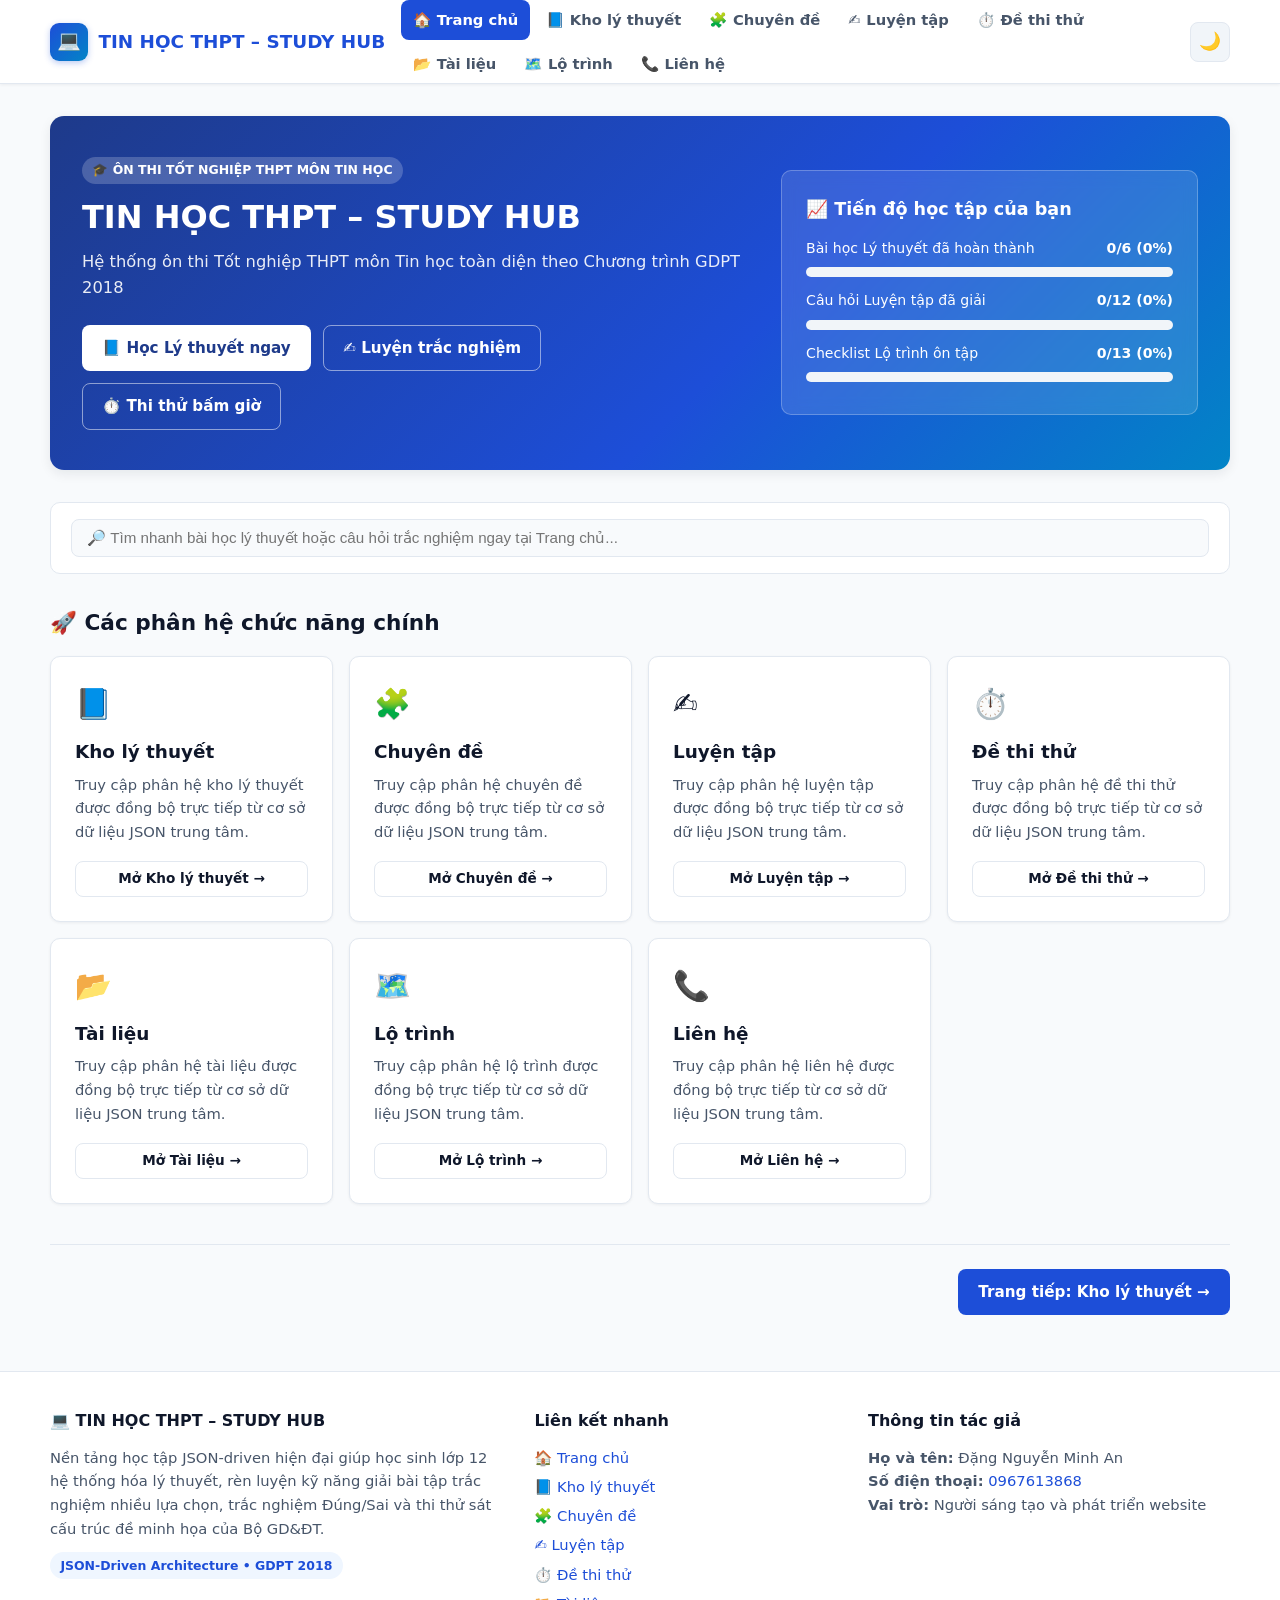
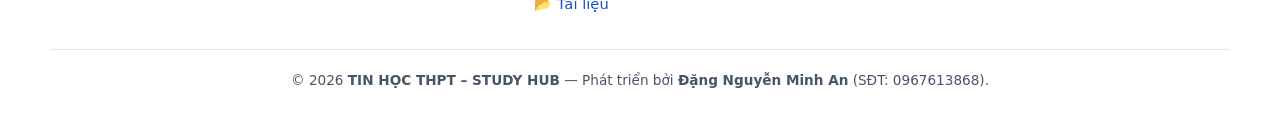
==== index.html @ 81f34b5b "Initial commit for TINHOCONTHI" ====
<!DOCTYPE html>
<html lang="vi">
<head>
  <meta charset="UTF-8" />
  <meta name="viewport" content="width=device-width, initial-scale=1.0" />
  <title>Trang chủ | TIN HỌC THPT – STUDY HUB</title>
  <link rel="stylesheet" href="assets/css/style.css" />
</head>
<body data-page="home">
  <header class="site-header" id="site-header"></header>

  <main class="main-content">
    <div class="container">
      <div class="page-top-bar" id="page-top-bar"></div>
      <div id="page-content"></div>
      <div class="page-bottom-nav" id="page-bottom-nav"></div>
    </div>
  </main>

  <footer class="site-footer" id="site-footer"></footer>

  <script src="assets/js/data-loader.js"></script>
  <script src="assets/js/router.js"></script>
  <script src="assets/js/quiz.js"></script>
  <script src="assets/js/main.js"></script>
</body>
</html>
---- assets/css/style.css ----
/* ==========================================================================
   TIN HỌC THPT - STUDY HUB | STYLESHEET CHÍNH
   Thiết kế: Hiện đại, tối giản, xanh dương - trắng - xám nhạt, hỗ trợ Dark Mode
   ========================================================================== */

:root {
  --primary: #1d4ed8;
  --primary-hover: #1e40af;
  --primary-light: #eff6ff;
  --primary-border: #bfdbfe;
  --secondary: #0284c7;
  --bg-body: #f8fafc;
  --bg-card: #ffffff;
  --bg-muted: #f1f5f9;
  --text-main: #0f172a;
  --text-secondary: #475569;
  --text-muted: #64748b;
  --border-color: #e2e8f0;
  --success: #16a34a;
  --success-bg: #f0fdf4;
  --danger: #dc2626;
  --danger-bg: #fef2f2;
  --warning: #d97706;
  --warning-bg: #fffbeb;
  --shadow-sm: 0 1px 3px rgba(15, 23, 42, 0.06);
  --shadow-md: 0 4px 12px rgba(15, 23, 42, 0.08);
  --radius-md: 10px;
  --radius-lg: 14px;
  --transition: all 0.2s ease-in-out;
}

[data-theme="dark"] {
  --primary: #3b82f6;
  --primary-hover: #60a5fa;
  --primary-light: #1e293b;
  --primary-border: #334155;
  --secondary: #38bdf8;
  --bg-body: #0f172a;
  --bg-card: #1e293b;
  --bg-muted: #0b1120;
  --text-main: #f8fafc;
  --text-secondary: #cbd5e1;
  --text-muted: #94a3b8;
  --border-color: #334155;
  --success: #22c55e;
  --success-bg: rgba(34, 197, 94, 0.15);
  --danger: #ef4444;
  --danger-bg: rgba(239, 68, 68, 0.15);
  --warning: #f59e0b;
  --warning-bg: rgba(245, 158, 11, 0.15);
  --shadow-sm: 0 1px 3px rgba(0, 0, 0, 0.3);
  --shadow-md: 0 4px 16px rgba(0, 0, 0, 0.4);
}

* {
  box-sizing: border-box;
  margin: 0;
  padding: 0;
}

body {
  font-family: 'Segoe UI', system-ui, -apple-system, BlinkMacSystemFont, Roboto, sans-serif;
  background-color: var(--bg-body);
  color: var(--text-main);
  line-height: 1.6;
  min-height: 100vh;
  display: flex;
  flex-direction: column;
  transition: background-color 0.25s ease, color 0.25s ease;
}

a {
  color: var(--primary);
  text-decoration: none;
  transition: var(--transition);
}

/* Container & Layout */
.container {
  width: 100%;
  max-width: 1220px;
  margin: 0 auto;
  padding: 0 1.25rem;
}

main.main-content {
  flex: 1;
  padding: 2rem 0 3.5rem;
}

/* Header & Navbar */
.site-header {
  background-color: var(--bg-card);
  border-bottom: 1px solid var(--border-color);
  position: sticky;
  top: 0;
  z-index: 1000;
  box-shadow: var(--shadow-sm);
}

.header-inner {
  display: flex;
  align-items: center;
  justify-content: space-between;
  min-height: 70px;
  gap: 1rem;
}

.brand-logo {
  display: flex;
  align-items: center;
  gap: 0.65rem;
  font-weight: 800;
  font-size: 1.15rem;
  color: var(--primary);
  white-space: nowrap;
}

.brand-badge {
  background: linear-gradient(135deg, var(--primary), var(--secondary));
  color: #fff;
  width: 38px;
  height: 38px;
  border-radius: 9px;
  display: inline-flex;
  align-items: center;
  justify-content: center;
  font-size: 1.2rem;
  box-shadow: 0 2px 6px rgba(29, 78, 216, 0.3);
}

.nav-menu {
  display: flex;
  align-items: center;
  list-style: none;
  gap: 0.25rem;
  flex-wrap: wrap;
}

.nav-link {
  display: inline-flex;
  align-items: center;
  gap: 0.35rem;
  padding: 0.5rem 0.75rem;
  border-radius: 8px;
  font-size: 0.92rem;
  font-weight: 600;
  color: var(--text-secondary);
}

.nav-link:hover {
  background-color: var(--primary-light);
  color: var(--primary);
}

.nav-link.active {
  background-color: var(--primary);
  color: #ffffff;
}

.header-actions {
  display: flex;
  align-items: center;
  gap: 0.5rem;
}

.icon-btn {
  background: var(--bg-muted);
  border: 1px solid var(--border-color);
  color: var(--text-main);
  width: 40px;
  height: 40px;
  border-radius: 8px;
  cursor: pointer;
  display: inline-flex;
  align-items: center;
  justify-content: center;
  font-size: 1.1rem;
  transition: var(--transition);
}

.icon-btn:hover {
  border-color: var(--primary);
  color: var(--primary);
}

.mobile-menu-btn {
  display: none;
}

/* Page Navigation Bar (Top helper bar) */
.page-top-bar {
  display: flex;
  align-items: center;
  justify-content: space-between;
  flex-wrap: wrap;
  gap: 1rem;
  margin-bottom: 1.5rem;
  padding-bottom: 1rem;
  border-bottom: 1px solid var(--border-color);
}

.breadcrumb {
  display: flex;
  align-items: center;
  gap: 0.5rem;
  font-size: 0.92rem;
  color: var(--text-muted);
}

/* Hero Banner */
.hero-banner {
  background: linear-gradient(135deg, #1e3a8a 0%, #1d4ed8 60%, #0284c7 100%);
  color: #ffffff;
  border-radius: var(--radius-lg);
  padding: 2.5rem 2rem;
  margin-bottom: 2rem;
  box-shadow: var(--shadow-md);
  display: grid;
  grid-template-columns: 1.6fr 1fr;
  gap: 2rem;
  align-items: center;
}

.hero-banner h1 {
  font-size: 2rem;
  margin-bottom: 0.75rem;
  line-height: 1.25;
}

.hero-banner p {
  color: rgba(255, 255, 255, 0.9);
  margin-bottom: 1.5rem;
  font-size: 1.02rem;
}

.hero-stats-box {
  background: rgba(255, 255, 255, 0.12);
  backdrop-filter: blur(8px);
  border: 1px solid rgba(255, 255, 255, 0.25);
  border-radius: var(--radius-md);
  padding: 1.5rem;
}

/* Buttons */
.btn {
  display: inline-flex;
  align-items: center;
  justify-content: center;
  gap: 0.45rem;
  padding: 0.62rem 1.2rem;
  border-radius: 8px;
  font-weight: 600;
  font-size: 0.95rem;
  cursor: pointer;
  border: 1px solid transparent;
  transition: var(--transition);
}

.btn-primary {
  background-color: var(--primary);
  color: #ffffff;
}

.btn-primary:hover {
  background-color: var(--primary-hover);
  color: #ffffff;
}

.btn-light {
  background-color: #ffffff;
  color: #1e3a8a;
}

.btn-light:hover {
  background-color: #f1f5f9;
  color: #1e3a8a;
}

.btn-outline {
  background-color: transparent;
  border-color: var(--border-color);
  color: var(--text-main);
}

.btn-outline:hover {
  border-color: var(--primary);
  color: var(--primary);
  background-color: var(--primary-light);
}

.btn-sm {
  padding: 0.4rem 0.85rem;
  font-size: 0.85rem;
}

/* Grid & Cards */
.grid-2 {
  display: grid;
  grid-template-columns: repeat(2, 1fr);
  gap: 1.25rem;
}

.grid-3 {
  display: grid;
  grid-template-columns: repeat(3, 1fr);
  gap: 1.25rem;
}

.grid-4 {
  display: grid;
  grid-template-columns: repeat(4, 1fr);
  gap: 1rem;
}

.card {
  background-color: var(--bg-card);
  border: 1px solid var(--border-color);
  border-radius: var(--radius-md);
  padding: 1.5rem;
  box-shadow: var(--shadow-sm);
  transition: var(--transition);
  display: flex;
  flex-direction: column;
  justify-content: space-between;
}

.card:hover {
  box-shadow: var(--shadow-md);
  border-color: var(--primary-border);
}

.card-header {
  display: flex;
  align-items: flex-start;
  justify-content: space-between;
  gap: 0.75rem;
  margin-bottom: 0.85rem;
}

.card-title {
  font-size: 1.15rem;
  font-weight: 700;
  color: var(--text-main);
}

/* Badges */
.badge {
  display: inline-flex;
  align-items: center;
  padding: 0.22rem 0.65rem;
  border-radius: 999px;
  font-size: 0.78rem;
  font-weight: 600;
  background-color: var(--primary-light);
  color: var(--primary);
  white-space: nowrap;
}

.badge-success {
  background-color: var(--success-bg);
  color: var(--success);
}

.badge-warning {
  background-color: var(--warning-bg);
  color: var(--warning);
}

/* Search & Filter Controls */
.filter-bar {
  background-color: var(--bg-card);
  border: 1px solid var(--border-color);
  border-radius: var(--radius-md);
  padding: 1rem 1.25rem;
  margin-bottom: 1.5rem;
  display: flex;
  flex-wrap: wrap;
  gap: 0.85rem;
  align-items: center;
}

.search-input,
.select-input {
  padding: 0.6rem 0.95rem;
  border-radius: 8px;
  border: 1px solid var(--border-color);
  background-color: var(--bg-body);
  color: var(--text-main);
  font-size: 0.95rem;
  outline: none;
  transition: var(--transition);
}

.search-input {
  flex: 1;
  min-width: 220px;
}

.search-input:focus,
.select-input:focus {
  border-color: var(--primary);
  box-shadow: 0 0 0 3px rgba(29, 78, 216, 0.15);
}

/* Progress Bar */
.progress-wrap {
  width: 100%;
  background-color: var(--bg-muted);
  border-radius: 999px;
  height: 10px;
  overflow: hidden;
  margin: 0.5rem 0;
}

.progress-fill {
  height: 100%;
  background: linear-gradient(90deg, var(--primary), var(--secondary));
  border-radius: 999px;
  transition: width 0.35s ease;
}

/* Code snippet & Key points */
.code-block {
  background-color: #0f172a;
  color: #e2e8f0;
  padding: 1rem;
  border-radius: 8px;
  font-family: 'Consolas', 'Courier New', monospace;
  font-size: 0.88rem;
  overflow-x: auto;
  margin-top: 0.85rem;
  border: 1px solid #334155;
}

.key-points-list {
  list-style: none;
  margin: 0.85rem 0;
}

.key-points-list li {
  position: relative;
  padding-left: 1.35rem;
  margin-bottom: 0.45rem;
  color: var(--text-secondary);
  font-size: 0.95rem;
}

.key-points-list li::before {
  content: "✓";
  position: absolute;
  left: 0;
  color: var(--primary);
  font-weight: bold;
}

/* Quiz & Exam Cards */
.question-card {
  background-color: var(--bg-card);
  border: 1px solid var(--border-color);
  border-radius: var(--radius-md);
  padding: 1.5rem;
  margin-bottom: 1.25rem;
  box-shadow: var(--shadow-sm);
}

.options-list {
  display: grid;
  gap: 0.65rem;
  margin-top: 1rem;
}

.option-item {
  display: flex;
  align-items: center;
  gap: 0.75rem;
  padding: 0.75rem 1rem;
  border: 1px solid var(--border-color);
  border-radius: 8px;
  cursor: pointer;
  background-color: var(--bg-body);
  transition: var(--transition);
}

.option-item:hover {
  border-color: var(--primary);
  background-color: var(--primary-light);
}

.option-item.selected {
  border-color: var(--primary);
  background-color: var(--primary-light);
  font-weight: 600;
}

.option-item.correct {
  border-color: var(--success);
  background-color: var(--success-bg);
  color: var(--success);
  font-weight: 600;
}

.option-item.incorrect {
  border-color: var(--danger);
  background-color: var(--danger-bg);
  color: var(--danger);
}

.explanation-box {
  margin-top: 1rem;
  padding: 0.95rem 1.1rem;
  border-radius: 8px;
  background-color: var(--primary-light);
  border-left: 4px solid var(--primary);
  font-size: 0.92rem;
  color: var(--text-main);
  display: none;
}

.explanation-box.show {
  display: block;
}

.fav-btn {
  background: transparent;
  border: 1px solid var(--border-color);
  padding: 0.3rem 0.65rem;
  border-radius: 6px;
  cursor: pointer;
  font-size: 0.85rem;
  color: var(--text-secondary);
}

.fav-btn.active {
  background-color: var(--warning-bg);
  border-color: var(--warning);
  color: var(--warning);
  font-weight: 600;
}

/* Timer Bar for Exam */
.exam-sticky-bar {
  position: sticky;
  top: 76px;
  z-index: 900;
  background-color: var(--bg-card);
  border: 2px solid var(--primary);
  border-radius: var(--radius-md);
  padding: 0.85rem 1.25rem;
  margin-bottom: 1.5rem;
  display: flex;
  align-items: center;
  justify-content: space-between;
  flex-wrap: wrap;
  gap: 1rem;
  box-shadow: var(--shadow-md);
}

.timer-display {
  font-size: 1.35rem;
  font-weight: 800;
  color: var(--primary);
  font-variant-numeric: tabular-nums;
}

/* Checklist Roadmap */
.checklist-item {
  display: flex;
  align-items: flex-start;
  gap: 0.75rem;
  padding: 0.7rem 0.85rem;
  border-radius: 8px;
  background-color: var(--bg-body);
  border: 1px solid var(--border-color);
  margin-bottom: 0.55rem;
  cursor: pointer;
}

.checklist-item.done span {
  text-decoration: line-through;
  color: var(--text-muted);
}

/* Page Bottom Prev/Next Navigation */
.page-bottom-nav {
  margin-top: 2.5rem;
  padding-top: 1.5rem;
  border-top: 1px solid var(--border-color);
  display: flex;
  align-items: center;
  justify-content: space-between;
  flex-wrap: wrap;
  gap: 1rem;
}

/* Footer */
.site-footer {
  background-color: var(--bg-card);
  border-top: 1px solid var(--border-color);
  padding: 2.25rem 0;
  margin-top: auto;
  font-size: 0.92rem;
  color: var(--text-secondary);
}

.footer-grid {
  display: grid;
  grid-template-columns: 1.5fr 1fr 1.2fr;
  gap: 2rem;
}

.footer-title {
  font-weight: 700;
  color: var(--text-main);
  margin-bottom: 0.75rem;
  font-size: 1rem;
}

/* Responsive Media Queries */
@media (max-width: 992px) {
  .hero-banner {
    grid-template-columns: 1fr;
  }
  .grid-4 {
    grid-template-columns: repeat(2, 1fr);
  }
  .grid-3 {
    grid-template-columns: repeat(2, 1fr);
  }
  .footer-grid {
    grid-template-columns: 1fr 1fr;
  }
}

@media (max-width: 768px) {
  .mobile-menu-btn {
    display: inline-flex;
  }
  .nav-menu {
    display: none;
    position: absolute;
    top: 70px;
    left: 0;
    right: 0;
    background-color: var(--bg-card);
    border-bottom: 1px solid var(--border-color);
    padding: 1rem;
    flex-direction: column;
    align-items: stretch;
    box-shadow: var(--shadow-md);
  }
  .nav-menu.open {
    display: flex;
  }
  .grid-2,
  .grid-3,
  .grid-4,
  .footer-grid {
    grid-template-columns: 1fr;
  }
  .hero-banner {
    padding: 1.75rem 1.25rem;
  }
  .hero-banner h1 {
    font-size: 1.55rem;
  }
}
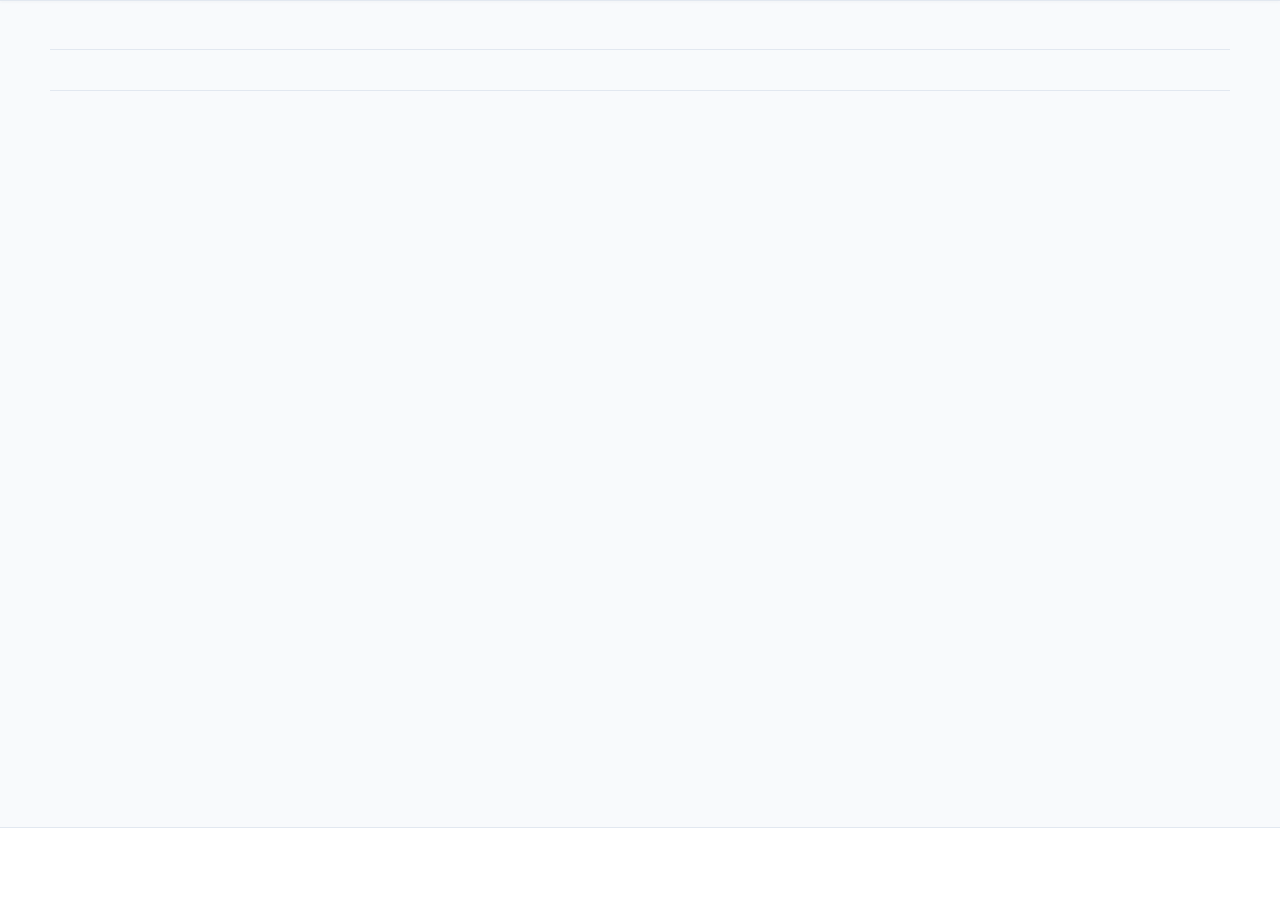
==== commit 20a0af42: "Update code and content" ====
--- a/index.html
+++ b/index.html
@@ -19,6 +19,7 @@
 
   <footer class="site-footer" id="site-footer"></footer>
 
+  <script src="assets/js/auth.js"></script>
   <script src="assets/js/data-loader.js"></script>
   <script src="assets/js/router.js"></script>
   <script src="assets/js/quiz.js"></script>
